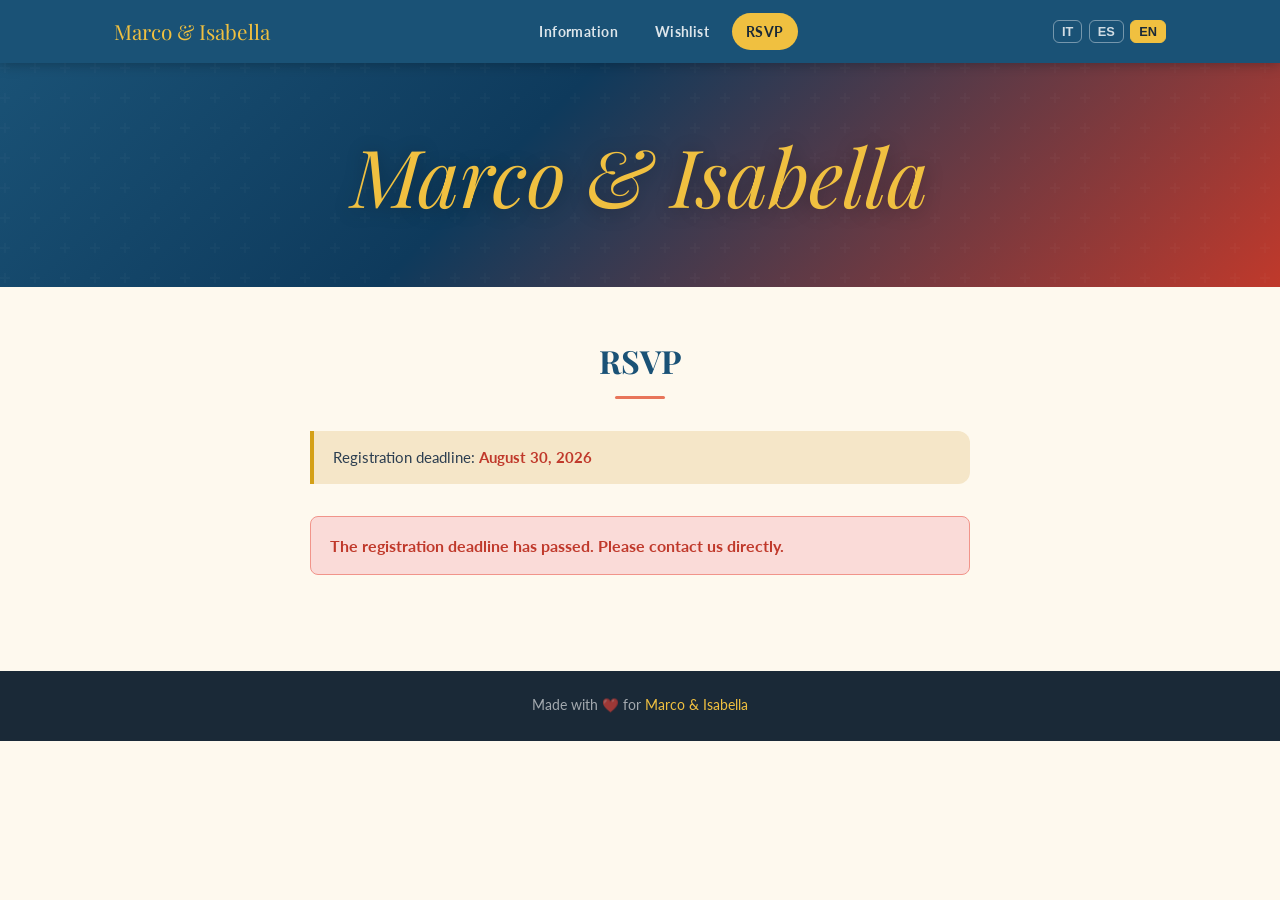
==== register.html @ 42e042db "Initial wedding website: info, wishlist, RSVP with Google Sheets integration" ====
<!DOCTYPE html>
<html lang="en">
<head>
  <meta charset="UTF-8" />
  <meta name="viewport" content="width=device-width, initial-scale=1.0" />
  <title>RSVP</title>
  <link rel="stylesheet" href="css/style.css" />
</head>
<body>

<nav>
  <div class="nav-inner">
    <span class="nav-brand couple-name"></span>
    <button id="hamburger" aria-label="Menu">
      <span></span><span></span><span></span>
    </button>
    <div id="nav-menu">
      <a class="nav-link" href="index.html"    data-page="info"     data-i18n="nav.info"></a>
      <a class="nav-link" href="wishlist.html" data-page="wishlist" data-i18n="nav.wishlist"></a>
      <a class="nav-link" href="register.html" data-page="rsvp"     data-i18n="nav.rsvp"></a>
    </div>
    <div class="nav-right">
      <button class="lang-btn" data-lang="it">IT</button>
      <button class="lang-btn" data-lang="es">ES</button>
      <button class="lang-btn" data-lang="en">EN</button>
    </div>
  </div>
</nav>

<section class="hero" style="padding: 3rem 1.5rem 2.5rem;">
  <div class="hero-content">
    <div class="hero-names couple-name"></div>
  </div>
</section>

<main class="container">
  <div class="rsvp-wrap">
    <h2 class="section-title" data-i18n="register.title"></h2>

    <div class="deadline-banner">
      <span data-i18n="register.deadline_label"></span>:
      <strong id="deadline-info"></strong>
    </div>

    <div id="msg-box" class="msg-box"></div>

    <div id="form-wrap" class="form-card">
      <form id="rsvp-form" novalidate>

        <!-- Name -->
        <div class="form-group">
          <label for="name-select" data-i18n="register.select_label"></label>
          <select id="name-select" name="name" required>
            <option value="">…</option>
          </select>
        </div>

        <!-- Travel -->
        <div class="form-group">
          <label data-i18n="register.travel_label"></label>
          <div class="radio-group">
            <div class="radio-option">
              <input type="radio" id="travel-train" name="travel" value="train" />
              <label for="travel-train" data-i18n="register.travel_train"></label>
            </div>
            <div class="radio-option">
              <input type="radio" id="travel-car" name="travel" value="car" />
              <label for="travel-car" data-i18n="register.travel_car"></label>
            </div>
          </div>
        </div>

        <!-- Food -->
        <div class="form-group">
          <label data-i18n="register.food_label"></label>
          <div class="radio-group">
            <div class="radio-option">
              <input type="radio" id="food-all" name="food" value="all" />
              <label for="food-all" data-i18n="register.food_all"></label>
            </div>
            <div class="radio-option">
              <input type="radio" id="food-veg" name="food" value="vegetarian" />
              <label for="food-veg" data-i18n="register.food_veg"></label>
            </div>
          </div>
        </div>

        <!-- Allergies -->
        <div class="form-group">
          <label for="allergies" data-i18n="register.allergy_label"></label>
          <textarea id="allergies" name="allergies"
            data-i18n-placeholder="register.allergy_placeholder"></textarea>
        </div>

        <!-- Hotel -->
        <div class="form-group">
          <label data-i18n="register.hotel_label"></label>
          <div class="radio-group">
            <div class="radio-option">
              <input type="radio" id="hotel-need" name="hotel" value="need" />
              <label for="hotel-need" data-i18n="register.hotel_need"></label>
            </div>
            <div class="radio-option">
              <input type="radio" id="hotel-have" name="hotel" value="have" />
              <label for="hotel-have" data-i18n="register.hotel_have"></label>
            </div>
            <div class="radio-option">
              <input type="radio" id="hotel-none" name="hotel" value="none" />
              <label for="hotel-none" data-i18n="register.hotel_none"></label>
            </div>
          </div>
        </div>

        <button type="submit" id="submit-btn" class="btn-submit" data-i18n="register.submit"></button>
      </form>
    </div>
  </div>
</main>

<footer>
  <p>Made with ❤️ for <span class="couple-name"></span></p>
</footer>

<script src="js/translations.js"></script>
<script src="js/app.js"></script>
<script src="js/register.js"></script>
</body>
</html>
---- css/style.css ----
/* ── FONTS & RESET ── */
@import url('https://fonts.googleapis.com/css2?family=Playfair+Display:ital,wght@0,400;0,700;1,400&family=Lato:wght@300;400;700&display=swap');

*, *::before, *::after { box-sizing: border-box; margin: 0; padding: 0; }

:root {
  --blue:       #1A5276;
  --blue-light: #2E86C1;
  --terra:      #C0392B;
  --terra-soft: #E8755A;
  --saffron:    #D4A017;
  --gold:       #F0C040;
  --cream:      #FEF9EE;
  --sand:       #F5E6C8;
  --olive:      #4A7C40;
  --white:      #FFFFFF;
  --dark:       #1A2937;
  --text:       #2C3E50;
  --radius:     12px;
  --shadow:     0 4px 20px rgba(0,0,0,.12);
}

body {
  font-family: 'Lato', sans-serif;
  background: var(--cream);
  color: var(--text);
  min-height: 100vh;
  line-height: 1.6;
}

h1, h2, h3, h4 { font-family: 'Playfair Display', serif; }

a { color: var(--blue); text-decoration: none; }

/* ── NAVBAR ── */
nav {
  background: var(--blue);
  position: sticky;
  top: 0;
  z-index: 100;
  box-shadow: 0 2px 12px rgba(0,0,0,.25);
}

.nav-inner {
  max-width: 1100px;
  margin: 0 auto;
  padding: .8rem 1.5rem;
  display: flex;
  align-items: center;
  justify-content: space-between;
  gap: 1rem;
}

.nav-brand {
  font-family: 'Playfair Display', serif;
  font-size: 1.3rem;
  color: var(--gold);
  white-space: nowrap;
}

#nav-menu {
  display: flex;
  align-items: center;
  gap: .5rem;
  flex-wrap: wrap;
}

.nav-link {
  color: rgba(255,255,255,.85);
  padding: .45rem .9rem;
  border-radius: 20px;
  font-size: .9rem;
  font-weight: 700;
  letter-spacing: .03em;
  transition: background .2s, color .2s;
}
.nav-link:hover, .nav-link.active {
  background: var(--gold);
  color: var(--dark);
}

.nav-right { display: flex; align-items: center; gap: .4rem; }

.lang-btn {
  background: transparent;
  border: 1.5px solid rgba(255,255,255,.4);
  color: rgba(255,255,255,.8);
  border-radius: 6px;
  padding: .2rem .5rem;
  cursor: pointer;
  font-size: .8rem;
  font-weight: 700;
  transition: all .2s;
}
.lang-btn:hover, .lang-btn.active {
  background: var(--gold);
  border-color: var(--gold);
  color: var(--dark);
}

#hamburger {
  display: none;
  background: transparent;
  border: none;
  cursor: pointer;
  flex-direction: column;
  gap: 5px;
  padding: 4px;
}
#hamburger span {
  display: block;
  width: 24px;
  height: 2px;
  background: var(--white);
  border-radius: 2px;
  transition: .3s;
}

/* ── HERO ── */
.hero {
  background: linear-gradient(135deg, var(--blue) 0%, #0E3A5C 40%, var(--terra) 100%);
  color: var(--white);
  text-align: center;
  padding: 5rem 1.5rem 4rem;
  position: relative;
  overflow: hidden;
}
.hero::before {
  content: "";
  position: absolute;
  inset: 0;
  background: url("data:image/svg+xml,%3Csvg width='60' height='60' viewBox='0 0 60 60' xmlns='http://www.w3.org/2000/svg'%3E%3Cg fill='none' fill-rule='evenodd'%3E%3Cg fill='%23ffffff' fill-opacity='0.04'%3E%3Cpath d='M36 34v-4h-2v4h-4v2h4v4h2v-4h4v-2h-4zm0-30V0h-2v4h-4v2h4v4h2V6h4V4h-4zM6 34v-4H4v4H0v2h4v4h2v-4h4v-2H6zM6 4V0H4v4H0v2h4v4h2V6h4V4H6z'/%3E%3C/g%3E%3C/g%3E%3C/svg%3E");
  opacity: .5;
}
.hero-content { position: relative; z-index: 1; }
.hero-names {
  font-size: clamp(2.4rem, 7vw, 5rem);
  font-family: 'Playfair Display', serif;
  font-style: italic;
  color: var(--gold);
  text-shadow: 0 2px 20px rgba(0,0,0,.3);
  margin-bottom: .5rem;
}
.hero-tagline {
  font-size: 1.2rem;
  opacity: .9;
  letter-spacing: .08em;
  text-transform: uppercase;
}
.hero-divider {
  width: 60px;
  height: 3px;
  background: var(--gold);
  margin: 1.2rem auto;
  border-radius: 2px;
}
.hero-date {
  font-size: 1.1rem;
  opacity: .85;
}

/* ── MAIN CONTENT ── */
.container {
  max-width: 1000px;
  margin: 0 auto;
  padding: 3rem 1.5rem;
}

.section-title {
  font-size: 2rem;
  color: var(--blue);
  margin-bottom: 2rem;
  text-align: center;
  position: relative;
}
.section-title::after {
  content: "";
  display: block;
  width: 50px;
  height: 3px;
  background: var(--terra-soft);
  margin: .6rem auto 0;
  border-radius: 2px;
}

/* ── INFO CARDS ── */
.cards-grid {
  display: grid;
  grid-template-columns: repeat(auto-fit, minmax(220px, 1fr));
  gap: 1.5rem;
}

.card {
  background: var(--white);
  border-radius: var(--radius);
  padding: 1.8rem 1.5rem;
  box-shadow: var(--shadow);
  border-top: 4px solid var(--terra-soft);
  transition: transform .2s;
}
.card:hover { transform: translateY(-3px); }
.card:nth-child(2) { border-top-color: var(--blue-light); }
.card:nth-child(3) { border-top-color: var(--olive); }
.card:nth-child(4) { border-top-color: var(--saffron); }

.card-icon { font-size: 2rem; margin-bottom: .6rem; }
.card h3 {
  font-size: 1rem;
  color: var(--terra);
  text-transform: uppercase;
  letter-spacing: .06em;
  margin-bottom: .5rem;
}
.card p { color: var(--text); font-size: .95rem; }

/* ── WISHLIST ── */
.wishlist-intro {
  text-align: center;
  max-width: 620px;
  margin: 0 auto 2.5rem;
  font-size: 1.05rem;
  color: #555;
}
.gift-grid {
  display: grid;
  grid-template-columns: repeat(auto-fit, minmax(200px, 1fr));
  gap: 1.2rem;
}
.gift-card {
  background: var(--white);
  border-radius: var(--radius);
  padding: 1.5rem;
  text-align: center;
  box-shadow: var(--shadow);
  border: 2px solid var(--sand);
  transition: border-color .2s, transform .2s;
}
.gift-card:hover { border-color: var(--gold); transform: translateY(-2px); }
.gift-card .gift-icon { font-size: 2.5rem; margin-bottom: .5rem; }
.gift-card h4 { font-family: 'Playfair Display', serif; color: var(--blue); }
.gift-card p  { font-size: .85rem; color: #666; margin-top: .3rem; }

.wishlist-note {
  text-align: center;
  margin-top: 2.5rem;
  padding: 1.2rem 1.5rem;
  background: var(--sand);
  border-radius: var(--radius);
  font-style: italic;
  color: var(--text);
}

/* ── RSVP FORM ── */
.rsvp-wrap {
  max-width: 660px;
  margin: 0 auto;
}

.deadline-banner {
  background: var(--sand);
  border-left: 4px solid var(--saffron);
  padding: .9rem 1.2rem;
  border-radius: 0 var(--radius) var(--radius) 0;
  margin-bottom: 2rem;
  font-size: .95rem;
}
.deadline-banner strong { color: var(--terra); }

.form-card {
  background: var(--white);
  border-radius: var(--radius);
  padding: 2.5rem 2rem;
  box-shadow: var(--shadow);
}

.form-group { margin-bottom: 1.8rem; }

.form-group label {
  display: block;
  font-weight: 700;
  color: var(--blue);
  margin-bottom: .7rem;
  font-size: .95rem;
  text-transform: uppercase;
  letter-spacing: .04em;
}

select, textarea {
  width: 100%;
  padding: .75rem 1rem;
  border: 2px solid var(--sand);
  border-radius: 8px;
  font-family: 'Lato', sans-serif;
  font-size: 1rem;
  color: var(--text);
  background: var(--cream);
  transition: border-color .2s;
  outline: none;
}
select:focus, textarea:focus { border-color: var(--blue-light); }

textarea { resize: vertical; min-height: 90px; }

/* Radio options */
.radio-group {
  display: flex;
  flex-wrap: wrap;
  gap: .7rem;
}

.radio-option {
  flex: 1 1 auto;
  min-width: 140px;
}
.radio-option input[type="radio"] { display: none; }
.radio-option label {
  display: flex;
  align-items: center;
  justify-content: center;
  gap: .4rem;
  padding: .7rem 1rem;
  border: 2px solid var(--sand);
  border-radius: 8px;
  cursor: pointer;
  font-size: .9rem;
  font-weight: 400;
  text-transform: none;
  letter-spacing: 0;
  color: var(--text);
  background: var(--cream);
  transition: all .2s;
  text-align: center;
}
.radio-option input:checked + label {
  border-color: var(--blue);
  background: var(--blue);
  color: var(--white);
  font-weight: 700;
}
.radio-option label:hover {
  border-color: var(--blue-light);
  background: #EAF3FB;
}
.radio-option input:checked + label:hover {
  background: var(--blue);
}

/* Submit button */
.btn-submit {
  width: 100%;
  padding: 1rem;
  background: linear-gradient(135deg, var(--terra), var(--terra-soft));
  color: var(--white);
  border: none;
  border-radius: 8px;
  font-family: 'Lato', sans-serif;
  font-size: 1.05rem;
  font-weight: 700;
  letter-spacing: .05em;
  cursor: pointer;
  transition: opacity .2s, transform .15s;
  margin-top: .5rem;
}
.btn-submit:hover { opacity: .9; transform: translateY(-1px); }
.btn-submit:active { transform: translateY(0); }
.btn-submit:disabled { opacity: .5; cursor: not-allowed; transform: none; }

/* Message box */
.msg-box {
  display: none;
  padding: 1rem 1.2rem;
  border-radius: 8px;
  margin-top: 1.2rem;
  font-weight: 700;
}
.msg-box.success { background: #D5F5E3; color: #1E8449; border: 1.5px solid #82E0AA; }
.msg-box.error   { background: #FADBD8; color: #C0392B; border: 1.5px solid #F1948A; }
.msg-box.info    { background: #D6EAF8; color: var(--blue); border: 1.5px solid #85C1E9; }

/* ── FOOTER ── */
footer {
  background: var(--dark);
  color: rgba(255,255,255,.6);
  text-align: center;
  padding: 1.5rem;
  font-size: .85rem;
  margin-top: 3rem;
}
footer .couple-name { color: var(--gold); }

/* ── RESPONSIVE ── */
@media (max-width: 640px) {
  #hamburger { display: flex; }

  #nav-menu {
    display: none;
    flex-direction: column;
    position: absolute;
    top: 100%;
    left: 0; right: 0;
    background: var(--blue);
    padding: 1rem 1.5rem;
    gap: .5rem;
    box-shadow: 0 8px 20px rgba(0,0,0,.3);
  }
  #nav-menu.open { display: flex; }

  nav { position: relative; }
  .nav-inner { flex-wrap: wrap; }
  .nav-right { margin-left: auto; }

  .form-card { padding: 1.5rem 1rem; }
}
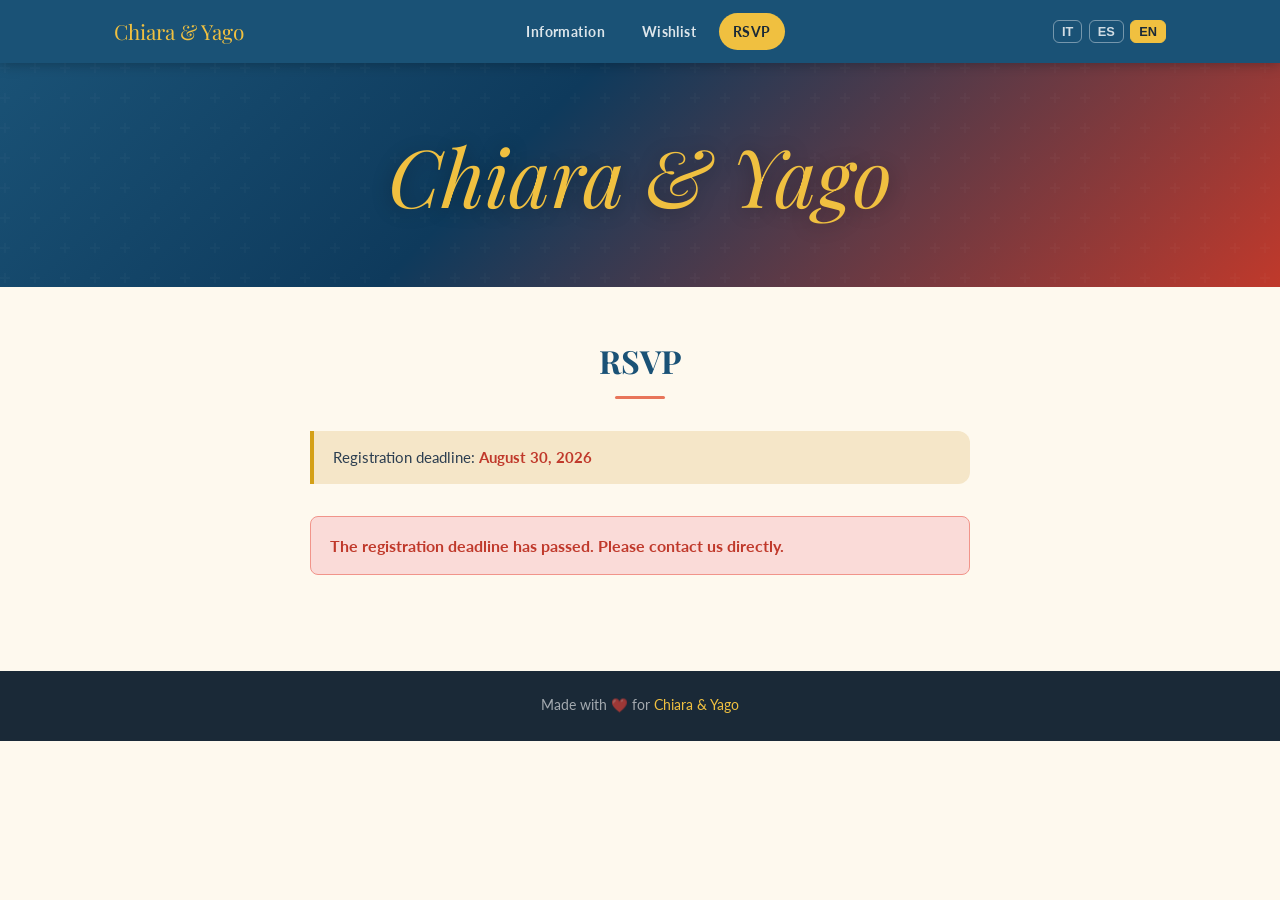
==== commit 99461779: "Replace name dropdown with live search; fix radio button reset on name switch" ====
--- a/register.html
+++ b/register.html
@@ -47,12 +47,16 @@
     <div id="form-wrap" class="form-card">
       <form id="rsvp-form" novalidate>
 
-        <!-- Name -->
+        <!-- Name search -->
         <div class="form-group">
-          <label for="name-select" data-i18n="register.select_label"></label>
-          <select id="name-select" name="name" required>
-            <option value="">…</option>
-          </select>
+          <label for="name-input" data-i18n="register.select_label"></label>
+          <div class="name-search-wrap">
+            <input type="text" id="name-input" class="name-search-input"
+              autocomplete="off" spellcheck="false"
+              data-i18n-placeholder="register.search_placeholder" />
+            <input type="hidden" id="name-value" name="name" />
+            <div id="name-dropdown" class="name-dropdown"></div>
+          </div>
         </div>
 
         <!-- Travel -->
--- a/css/style.css
+++ b/css/style.css
@@ -284,6 +284,52 @@
   text-transform: uppercase;
   letter-spacing: .04em;
 }
+
+/* Name search autocomplete */
+.name-search-wrap { position: relative; }
+
+.name-search-input {
+  width: 100%;
+  padding: .75rem 1rem;
+  border: 2px solid var(--sand);
+  border-radius: 8px;
+  font-family: 'Lato', sans-serif;
+  font-size: 1rem;
+  color: var(--text);
+  background: var(--cream);
+  transition: border-color .2s;
+  outline: none;
+}
+.name-search-input:focus { border-color: var(--blue-light); }
+.name-search-input.has-selection { border-color: var(--olive); background: #F0F9F0; }
+
+.name-dropdown {
+  display: none;
+  position: absolute;
+  top: 100%;
+  left: 0; right: 0;
+  background: var(--white);
+  border: 2px solid var(--blue-light);
+  border-top: none;
+  border-radius: 0 0 8px 8px;
+  max-height: 220px;
+  overflow-y: auto;
+  z-index: 20;
+  box-shadow: 0 8px 20px rgba(0,0,0,.12);
+}
+.name-dropdown.open { display: block; }
+
+.name-option {
+  padding: .65rem 1rem;
+  cursor: pointer;
+  font-size: .95rem;
+  border-bottom: 1px solid var(--sand);
+  transition: background .15s;
+}
+.name-option:last-child { border-bottom: none; }
+.name-option:hover { background: var(--sand); }
+.name-option.no-result { color: #999; cursor: default; font-style: italic; }
+.name-option.no-result:hover { background: none; }
 
 select, textarea {
   width: 100%;
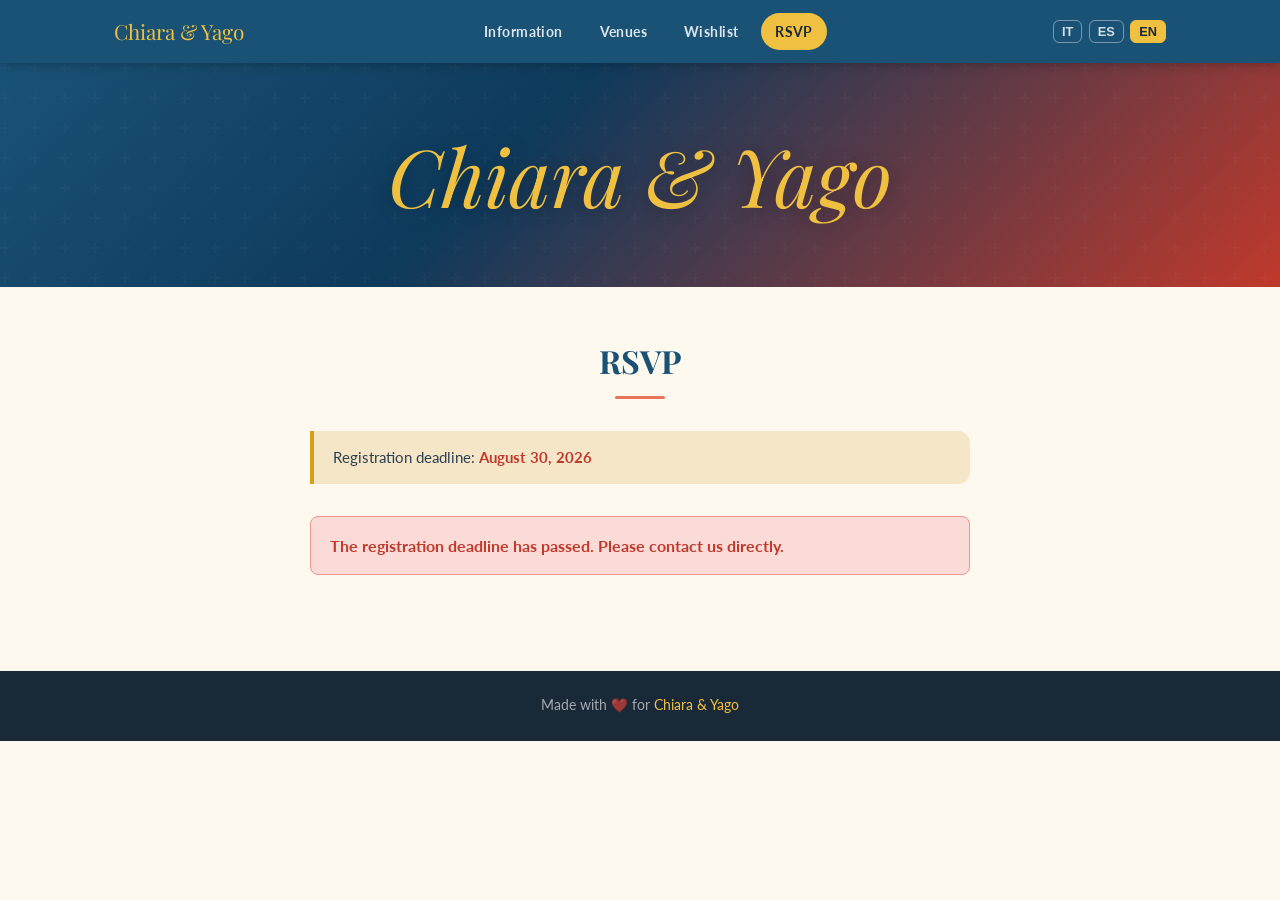
==== commit 752c78d3: "Add Venues page with tabs, photo gallery and Google Maps links for both locations" ====
--- a/register.html
+++ b/register.html
@@ -10,12 +10,13 @@
 
 <nav>
   <div class="nav-inner">
-    <span class="nav-brand couple-name"></span>
+    <a class="nav-brand couple-name" href="index.html"></a>
     <button id="hamburger" aria-label="Menu">
       <span></span><span></span><span></span>
     </button>
     <div id="nav-menu">
       <a class="nav-link" href="index.html"    data-page="info"     data-i18n="nav.info"></a>
+      <a class="nav-link" href="venues.html"   data-page="venues"   data-i18n="nav.venues"></a>
       <a class="nav-link" href="wishlist.html" data-page="wishlist" data-i18n="nav.wishlist"></a>
       <a class="nav-link" href="register.html" data-page="rsvp"     data-i18n="nav.rsvp"></a>
     </div>
--- a/css/style.css
+++ b/css/style.css
@@ -56,7 +56,9 @@
   font-size: 1.3rem;
   color: var(--gold);
   white-space: nowrap;
-}
+  text-decoration: none;
+}
+.nav-brand:hover { color: var(--white); }
 
 #nav-menu {
   display: flex;
@@ -183,6 +185,38 @@
   border-radius: 2px;
 }
 
+/* ── PHOTO SECTION ── */
+.photo-section {
+  display: flex;
+  justify-content: center;
+  padding: 3rem 1.5rem 0;
+  background: var(--cream);
+}
+
+.photo-frame {
+  position: relative;
+  width: 320px;
+  border-radius: 50% 50% 48% 52% / 42% 42% 58% 58%;
+  overflow: hidden;
+  box-shadow:
+    0 0 0 8px var(--white),
+    0 0 0 12px var(--gold),
+    0 12px 40px rgba(0,0,0,.18);
+  aspect-ratio: 3 / 4;
+}
+
+.photo-frame img {
+  width: 100%;
+  height: 100%;
+  object-fit: cover;
+  object-position: center 20%;
+  display: block;
+}
+
+@media (max-width: 640px) {
+  .photo-frame { width: 240px; }
+}
+
 /* ── INFO CARDS ── */
 .cards-grid {
   display: grid;
@@ -212,6 +246,116 @@
   margin-bottom: .5rem;
 }
 .card p { color: var(--text); font-size: .95rem; }
+.card-venue { font-size: .82rem; color: #666; margin-top: .3rem; }
+
+/* ── VENUES ── */
+.venue-tabs {
+  display: flex;
+  gap: .8rem;
+  margin-bottom: 2rem;
+  justify-content: center;
+}
+
+.venue-tab {
+  padding: .7rem 2rem;
+  border: 2px solid var(--sand);
+  border-radius: 30px;
+  background: var(--white);
+  font-family: 'Lato', sans-serif;
+  font-size: 1rem;
+  font-weight: 700;
+  color: var(--text);
+  cursor: pointer;
+  transition: all .2s;
+}
+.venue-tab:hover  { border-color: var(--blue-light); color: var(--blue); }
+.venue-tab.active { background: var(--blue); border-color: var(--blue); color: var(--white); }
+
+.venue-panel { display: none; }
+.venue-panel.active { display: block; }
+
+.venue-header {
+  display: grid;
+  grid-template-columns: auto 1fr;
+  gap: 2rem;
+  align-items: start;
+  margin-bottom: 2rem;
+  background: var(--white);
+  border-radius: var(--radius);
+  padding: 1.8rem;
+  box-shadow: var(--shadow);
+}
+
+.venue-name {
+  font-size: 1.5rem;
+  color: var(--blue);
+  margin-bottom: .4rem;
+}
+.venue-address {
+  color: #666;
+  font-size: .9rem;
+  margin-bottom: .8rem;
+}
+.venue-map-btn {
+  display: inline-block;
+  padding: .4rem 1rem;
+  background: var(--blue);
+  color: var(--white);
+  border-radius: 20px;
+  font-size: .85rem;
+  font-weight: 700;
+  text-decoration: none;
+  transition: opacity .2s;
+}
+.venue-map-btn:hover { opacity: .85; }
+.venue-desc {
+  color: var(--text);
+  line-height: 1.7;
+  font-size: .95rem;
+  align-self: center;
+}
+
+.venue-gallery { }
+
+.gallery-main {
+  width: 100%;
+  height: 420px;
+  border-radius: var(--radius);
+  overflow: hidden;
+  margin-bottom: 1rem;
+  box-shadow: var(--shadow);
+}
+.gallery-main img {
+  width: 100%;
+  height: 100%;
+  object-fit: cover;
+  transition: opacity .3s;
+}
+
+.gallery-thumbs {
+  display: flex;
+  gap: .8rem;
+  flex-wrap: wrap;
+}
+.gallery-thumbs .thumb {
+  width: 120px;
+  height: 80px;
+  object-fit: cover;
+  border-radius: 8px;
+  cursor: pointer;
+  border: 3px solid transparent;
+  transition: border-color .2s, opacity .2s;
+  opacity: .7;
+}
+.gallery-thumbs .thumb:hover  { opacity: 1; }
+.gallery-thumbs .thumb.active { border-color: var(--gold); opacity: 1; }
+
+@media (max-width: 640px) {
+  .venue-header { grid-template-columns: 1fr; gap: 1rem; }
+  .gallery-main { height: 240px; }
+  .gallery-thumbs .thumb { width: 80px; height: 55px; }
+  .venue-tab { padding: .6rem 1.2rem; font-size: .9rem; }
+}
 
 /* ── WISHLIST ── */
 .wishlist-intro {
